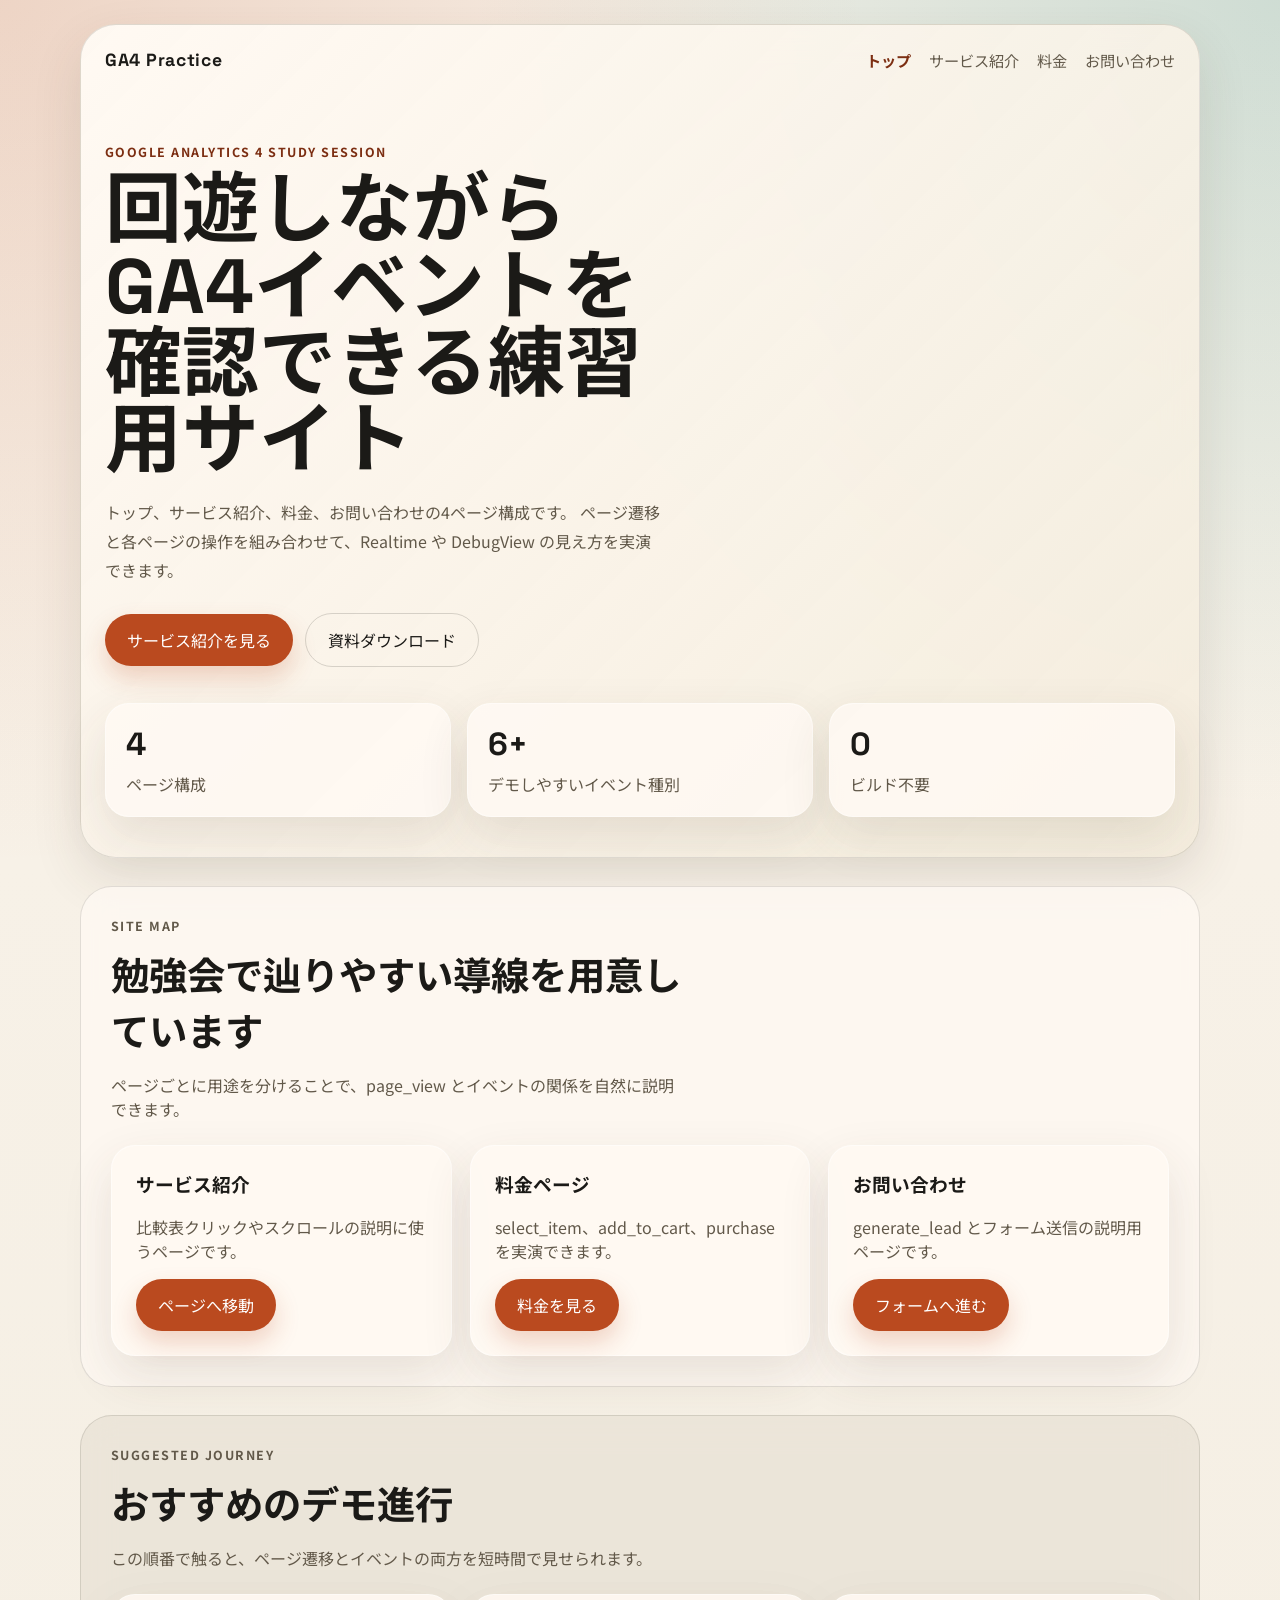
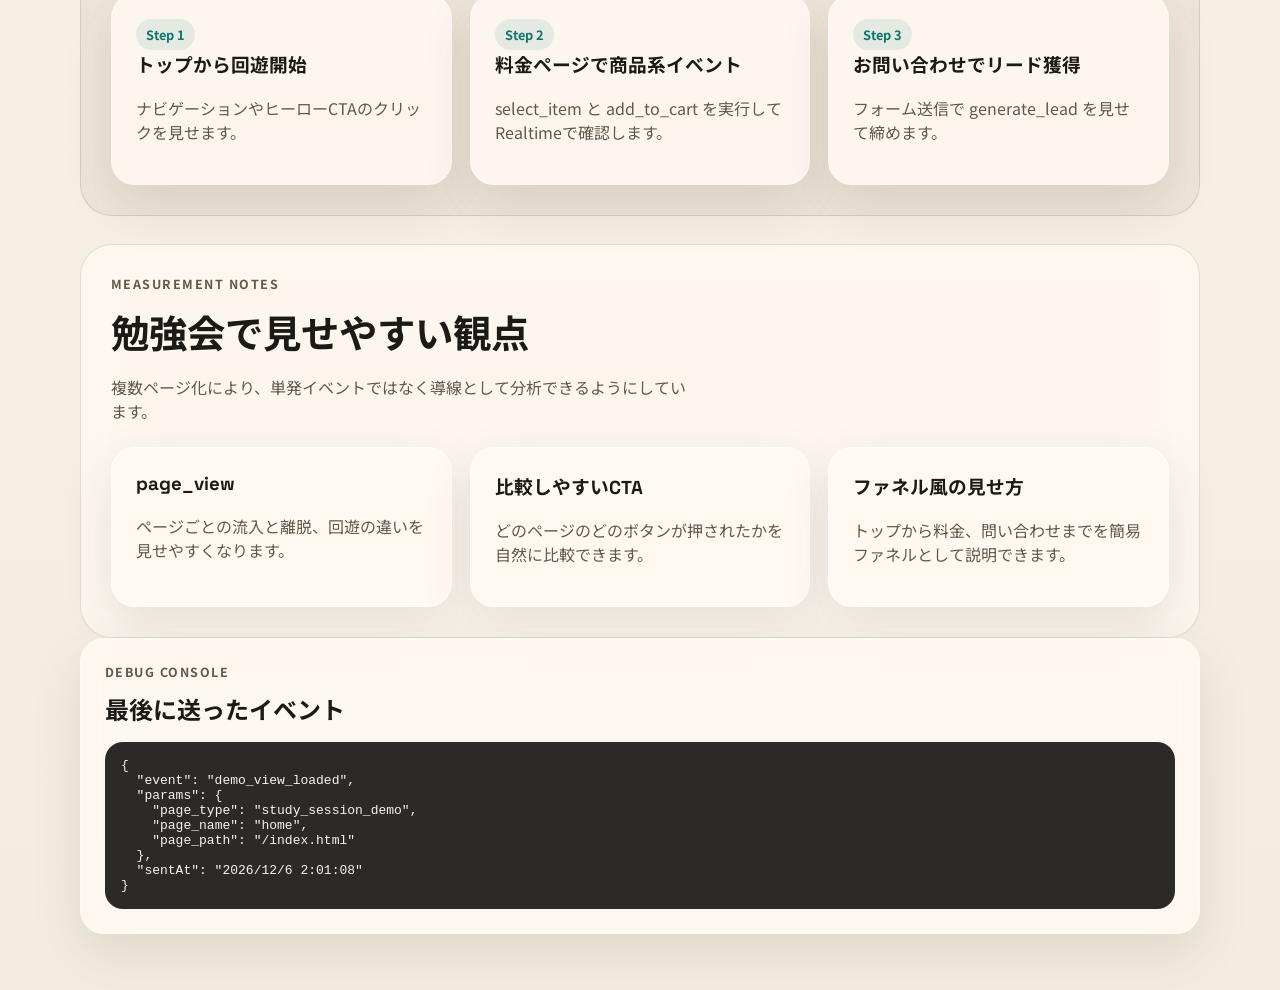
==== index.html @ 31f7af92 "no message" ====
<!DOCTYPE html>
<html lang="ja">
<head>
  <meta charset="UTF-8">
  <meta name="viewport" content="width=device-width, initial-scale=1.0">
  <title>GA4 Practice Demo</title>
  <meta name="description" content="GA4勉強会向けのデモサイトです。クリック、フォーム、商品選択、疑似購入のイベント確認に使えます。">
  <link rel="preconnect" href="https://fonts.googleapis.com">
  <link rel="preconnect" href="https://fonts.gstatic.com" crossorigin>
  <link href="https://fonts.googleapis.com/css2?family=Noto+Sans+JP:wght@400;500;700;800&family=Space+Grotesk:wght@500;700&display=swap" rel="stylesheet">
  <link rel="stylesheet" href="assets/style.css">
</head>
<body data-page-name="home">
  <div class="page-shell">
    <header class="hero">
      <nav class="topbar" aria-label="グローバルナビゲーション">
        <a class="brand" href="index.html">GA4 Practice</a>
        <div class="topbar-links">
          <a href="index.html" aria-current="page">トップ</a>
          <a href="about.html">サービス紹介</a>
          <a href="pricing.html">料金</a>
          <a href="contact.html">お問い合わせ</a>
        </div>
      </nav>

      <section class="hero-copy">
        <p class="eyebrow">Google Analytics 4 Study Session</p>
        <h1>回遊しながらGA4イベントを確認できる練習用サイト</h1>
        <p class="hero-text">
          トップ、サービス紹介、料金、お問い合わせの4ページ構成です。
          ページ遷移と各ページの操作を組み合わせて、Realtime や DebugView の見え方を実演できます。
        </p>
        <div class="hero-actions">
          <a class="primary-button" href="about.html" data-track-click="hero_cta" data-track-label="start_journey">サービス紹介を見る</a>
          <button class="secondary-button" type="button" id="download-material">資料ダウンロード</button>
        </div>
        <dl class="hero-stats" aria-label="このサイトで試せるイベント数">
          <div>
            <dt>4</dt>
            <dd>ページ構成</dd>
          </div>
          <div>
            <dt>6+</dt>
            <dd>デモしやすいイベント種別</dd>
          </div>
          <div>
            <dt>0</dt>
            <dd>ビルド不要</dd>
          </div>
        </dl>
      </section>
    </header>

    <main>
      <section class="section">
        <div class="section-heading">
          <p class="eyebrow">Site Map</p>
          <h2>勉強会で辿りやすい導線を用意しています</h2>
          <p>ページごとに用途を分けることで、page_view とイベントの関係を自然に説明できます。</p>
        </div>
        <div class="scenario-grid">
          <article class="panel">
            <h3>サービス紹介</h3>
            <p>比較表クリックやスクロールの説明に使うページです。</p>
            <a class="solid-button" href="about.html" data-track-click="navigate_section" data-track-label="about_page">ページへ移動</a>
          </article>
          <article class="panel">
            <h3>料金ページ</h3>
            <p>select_item、add_to_cart、purchase を実演できます。</p>
            <a class="solid-button" href="pricing.html" data-track-click="navigate_section" data-track-label="pricing_page">料金を見る</a>
          </article>
          <article class="panel">
            <h3>お問い合わせ</h3>
            <p>generate_lead とフォーム送信の説明用ページです。</p>
            <a class="solid-button" href="contact.html" data-track-click="navigate_section" data-track-label="contact_page">フォームへ進む</a>
          </article>
        </div>
      </section>

      <section class="section section-alt">
        <div class="section-heading">
          <p class="eyebrow">Suggested Journey</p>
          <h2>おすすめのデモ進行</h2>
          <p>この順番で触ると、ページ遷移とイベントの両方を短時間で見せられます。</p>
        </div>
        <div class="reading-columns">
          <article class="panel">
            <span class="badge">Step 1</span>
            <h3>トップから回遊開始</h3>
            <p>ナビゲーションやヒーローCTAのクリックを見せます。</p>
          </article>
          <article class="panel">
            <span class="badge">Step 2</span>
            <h3>料金ページで商品系イベント</h3>
            <p>select_item と add_to_cart を実行してRealtimeで確認します。</p>
          </article>
          <article class="panel">
            <span class="badge">Step 3</span>
            <h3>お問い合わせでリード獲得</h3>
            <p>フォーム送信で generate_lead を見せて締めます。</p>
          </article>
        </div>
      </section>

      <section class="section">
        <div class="section-heading">
          <p class="eyebrow">Measurement Notes</p>
          <h2>勉強会で見せやすい観点</h2>
          <p>複数ページ化により、単発イベントではなく導線として分析できるようにしています。</p>
        </div>
        <div class="reading-columns">
          <article class="panel">
            <h3>page_view</h3>
            <p>ページごとの流入と離脱、回遊の違いを見せやすくなります。</p>
          </article>
          <article class="panel">
            <h3>比較しやすいCTA</h3>
            <p>どのページのどのボタンが押されたかを自然に比較できます。</p>
          </article>
          <article class="panel">
            <h3>ファネル風の見せ方</h3>
            <p>トップから料金、問い合わせまでを簡易ファネルとして説明できます。</p>
          </article>
        </div>
      </section>
    </main>

    <aside class="event-console panel" aria-live="polite">
      <div>
        <p class="eyebrow">Debug Console</p>
        <h2>最後に送ったイベント</h2>
      </div>
      <pre id="event-log">まだイベントは送信されていません。</pre>
    </aside>
  </div>

  <script src="assets/app.js"></script>
</body>
</html>
---- assets/style.css ----
:root {
  --bg: #f4efe7;
  --bg-accent: #e3dccf;
  --surface: rgba(255, 250, 244, 0.84);
  --surface-strong: #fffaf2;
  --text: #1b1a17;
  --muted: #62594a;
  --line: rgba(27, 26, 23, 0.12);
  --brand: #ba4a1f;
  --brand-dark: #7c2e12;
  --accent: #0f766e;
  --shadow: 0 20px 50px rgba(76, 58, 39, 0.12);
  --radius: 24px;
}

* {
  box-sizing: border-box;
}

html {
  scroll-behavior: smooth;
}

body {
  margin: 0;
  font-family: "Noto Sans JP", sans-serif;
  color: var(--text);
  background:
    radial-gradient(circle at top left, rgba(186, 74, 31, 0.18), transparent 30%),
    radial-gradient(circle at top right, rgba(15, 118, 110, 0.18), transparent 28%),
    linear-gradient(180deg, #f9f3ea 0%, #f3ede1 100%);
}

a {
  color: inherit;
  text-decoration: none;
}

button,
input,
select {
  font: inherit;
}

button {
  cursor: pointer;
  border: 0;
}

.page-shell {
  width: min(1120px, calc(100% - 32px));
  margin: 0 auto;
  padding: 24px 0 56px;
}

.hero,
.section,
.event-console {
  backdrop-filter: blur(16px);
}

.hero {
  background: linear-gradient(135deg, rgba(255, 250, 244, 0.96), rgba(244, 236, 220, 0.86));
  border: 1px solid var(--line);
  border-radius: 36px;
  box-shadow: var(--shadow);
  padding: 24px;
}

.topbar {
  display: flex;
  align-items: center;
  justify-content: space-between;
  gap: 16px;
}

.brand,
h1,
h2,
h3,
.hero-stats dt {
  font-family: "Space Grotesk", "Noto Sans JP", sans-serif;
}

.brand {
  font-size: 1.1rem;
  font-weight: 700;
  letter-spacing: 0.04em;
}

.topbar-links {
  display: flex;
  gap: 18px;
  color: var(--muted);
  font-size: 0.95rem;
  flex-wrap: wrap;
}

.topbar-links a[aria-current="page"] {
  color: var(--brand-dark);
  font-weight: 700;
}

.hero-copy {
  padding: 72px 0 16px;
}

.eyebrow {
  margin: 0 0 10px;
  color: var(--brand-dark);
  text-transform: uppercase;
  letter-spacing: 0.12em;
  font-size: 0.78rem;
  font-weight: 700;
}

h1 {
  margin: 0;
  max-width: 12ch;
  font-size: clamp(2.6rem, 6vw, 5.2rem);
  line-height: 1;
}

.hero-text,
.section-heading p,
.panel p,
.form-note,
.reading-columns p,
#event-log,
.topbar-links {
  color: var(--muted);
}

.hero-text {
  max-width: 62ch;
  margin: 20px 0 0;
  line-height: 1.8;
}

.hero-actions,
.product-actions,
.cart-panel {
  display: flex;
  gap: 12px;
  align-items: center;
}

.hero-actions {
  margin-top: 28px;
  flex-wrap: wrap;
}

.primary-button,
.secondary-button,
.ghost-button,
.solid-button {
  display: inline-flex;
  align-items: center;
  justify-content: center;
  text-decoration: none;
}

.primary-button,
.secondary-button,
.ghost-button,
.solid-button,
.panel button {
  border-radius: 999px;
  padding: 14px 22px;
  transition: transform 180ms ease, box-shadow 180ms ease, background-color 180ms ease;
}

.primary-button,
.solid-button,
.panel button {
  background: var(--brand);
  color: #fff;
  box-shadow: 0 12px 24px rgba(186, 74, 31, 0.22);
}

.secondary-button,
.ghost-button {
  background: transparent;
  color: var(--text);
  border: 1px solid rgba(27, 26, 23, 0.16);
}

button:hover,
button:focus-visible {
  transform: translateY(-2px);
}

.hero-stats {
  display: grid;
  grid-template-columns: repeat(3, minmax(0, 1fr));
  gap: 16px;
  margin: 36px 0 0;
}

.hero-stats div,
.panel,
.product-card,
.event-console {
  background: var(--surface);
  border: 1px solid rgba(255, 255, 255, 0.45);
  border-radius: var(--radius);
  box-shadow: var(--shadow);
}

.hero-stats div {
  padding: 20px;
}

.hero-stats dt {
  font-size: 2rem;
  font-weight: 700;
}

.hero-stats dd {
  margin: 8px 0 0;
  color: var(--muted);
}

.section {
  margin-top: 28px;
  padding: 30px;
  background: rgba(255, 250, 244, 0.72);
  border-radius: 32px;
  border: 1px solid var(--line);
}

.section-alt {
  background: rgba(227, 220, 207, 0.54);
}

.section-heading {
  max-width: 64ch;
  margin-bottom: 24px;
}

.section-heading h2 {
  margin: 0;
  font-size: clamp(1.8rem, 3vw, 2.8rem);
}

.scenario-grid,
.product-grid,
.reading-columns {
  display: grid;
  gap: 18px;
}

.scenario-grid,
.product-grid {
  grid-template-columns: repeat(3, minmax(0, 1fr));
}

.panel,
.product-card,
.lead-form {
  padding: 24px;
}

.panel h3,
.product-card h3 {
  margin-top: 0;
}

.badge,
.cart-label {
  display: inline-flex;
  align-items: center;
  border-radius: 999px;
  padding: 6px 10px;
  background: rgba(15, 118, 110, 0.1);
  color: var(--accent);
  font-size: 0.8rem;
  font-weight: 700;
}

.product-card strong {
  display: block;
  margin: 16px 0;
  font-size: 1.5rem;
}

.cart-panel {
  justify-content: space-between;
  margin-top: 20px;
  padding: 24px;
}

.lead-form {
  display: grid;
  gap: 16px;
}

.lead-form label {
  display: grid;
  gap: 8px;
  font-weight: 500;
}

.lead-form input,
.lead-form select {
  width: 100%;
  padding: 14px 16px;
  border-radius: 16px;
  border: 1px solid rgba(27, 26, 23, 0.12);
  background: var(--surface-strong);
}

.reading-columns {
  grid-template-columns: repeat(3, minmax(0, 1fr));
}

.reading-section {
  margin-bottom: 28px;
}

.event-console {
  padding: 24px;
}

.event-console h2 {
  margin: 0;
}

#event-log {
  margin: 16px 0 0;
  padding: 16px;
  min-height: 140px;
  background: rgba(27, 26, 23, 0.92);
  color: #f9f3ea;
  border-radius: 18px;
  overflow: auto;
  white-space: pre-wrap;
}

@media (max-width: 900px) {
  .scenario-grid,
  .product-grid,
  .reading-columns,
  .hero-stats {
    grid-template-columns: 1fr;
  }

  .topbar,
  .cart-panel {
    flex-direction: column;
    align-items: flex-start;
  }

  .hero-copy {
    padding-top: 56px;
  }
}

@media (max-width: 640px) {
  .page-shell {
    width: min(100% - 20px, 1120px);
  }

  .hero,
  .section,
  .event-console {
    padding: 20px;
    border-radius: 24px;
  }

  .topbar-links {
    flex-wrap: wrap;
    gap: 10px;
  }

  h1 {
    max-width: none;
  }
}
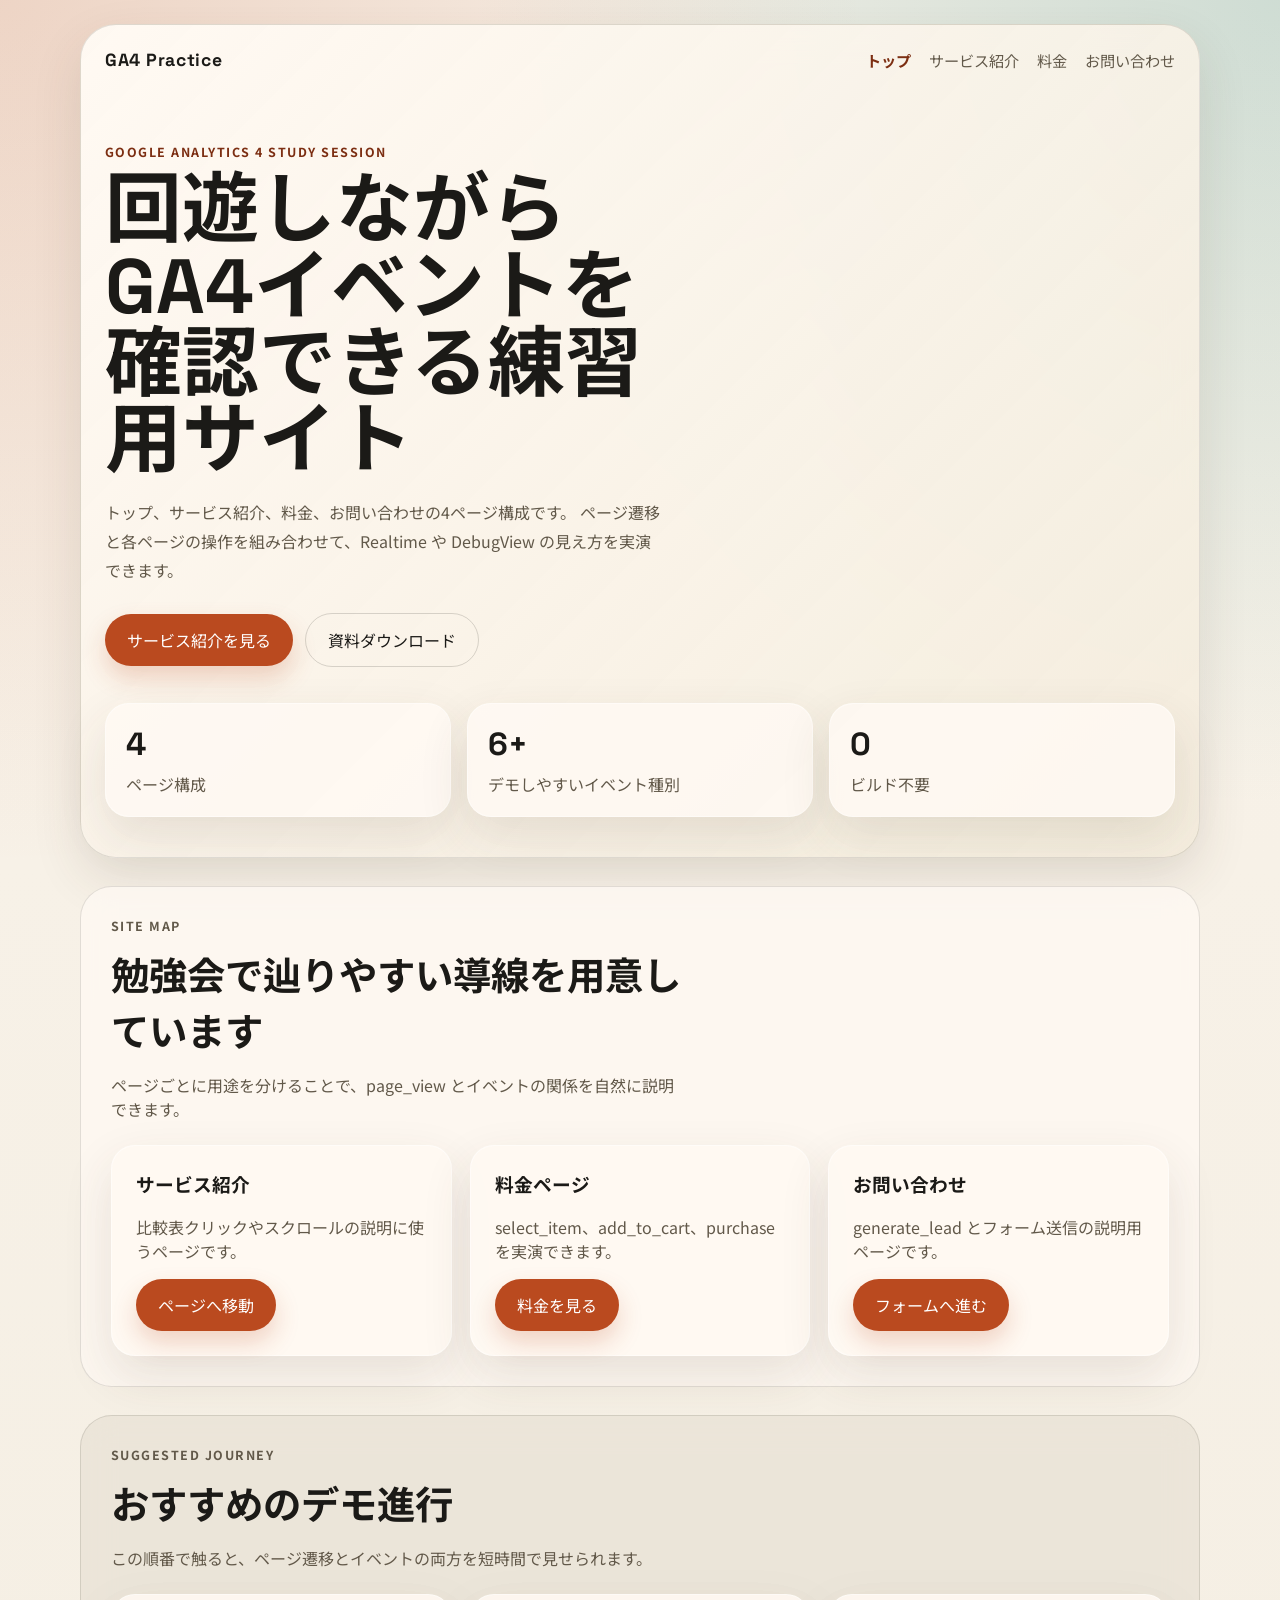
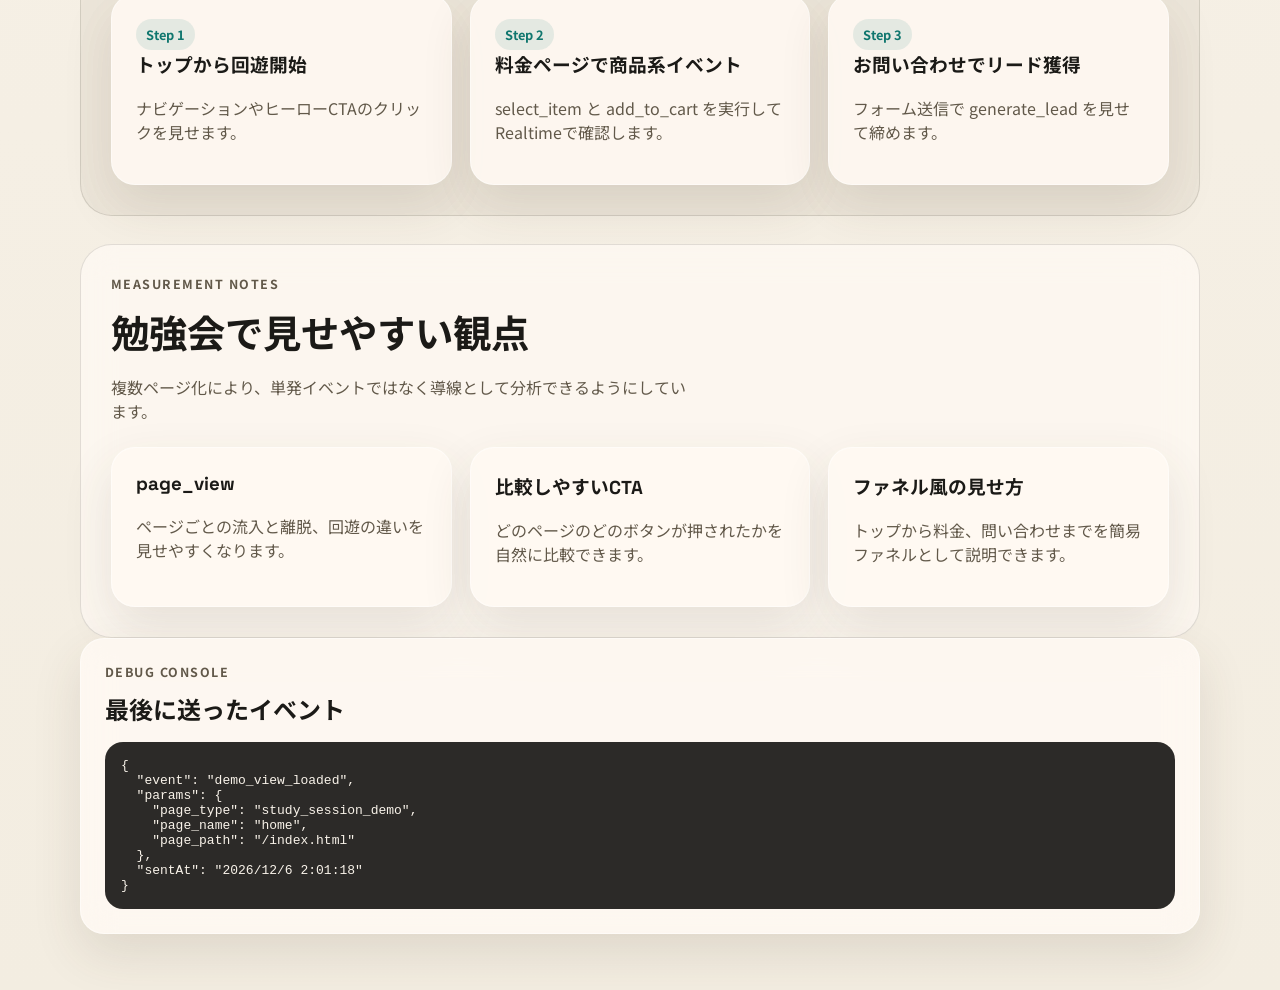
==== commit 735ed4d4: "Update index.html" ====
--- a/index.html
+++ b/index.html
@@ -9,6 +9,15 @@
   <link rel="preconnect" href="https://fonts.gstatic.com" crossorigin>
   <link href="https://fonts.googleapis.com/css2?family=Noto+Sans+JP:wght@400;500;700;800&family=Space+Grotesk:wght@500;700&display=swap" rel="stylesheet">
   <link rel="stylesheet" href="assets/style.css">
+  <!-- Google tag (gtag.js) -->
+<script async src="https://www.googletagmanager.com/gtag/js?id=G-Q0W607H1F9"></script>
+<script>
+  window.dataLayer = window.dataLayer || [];
+  function gtag(){dataLayer.push(arguments);}
+  gtag('js', new Date());
+
+  gtag('config', 'G-Q0W607H1F9');
+</script>
 </head>
 <body data-page-name="home">
   <div class="page-shell">
@@ -136,4 +145,4 @@
 
   <script src="assets/app.js"></script>
 </body>
-</html>+</html>
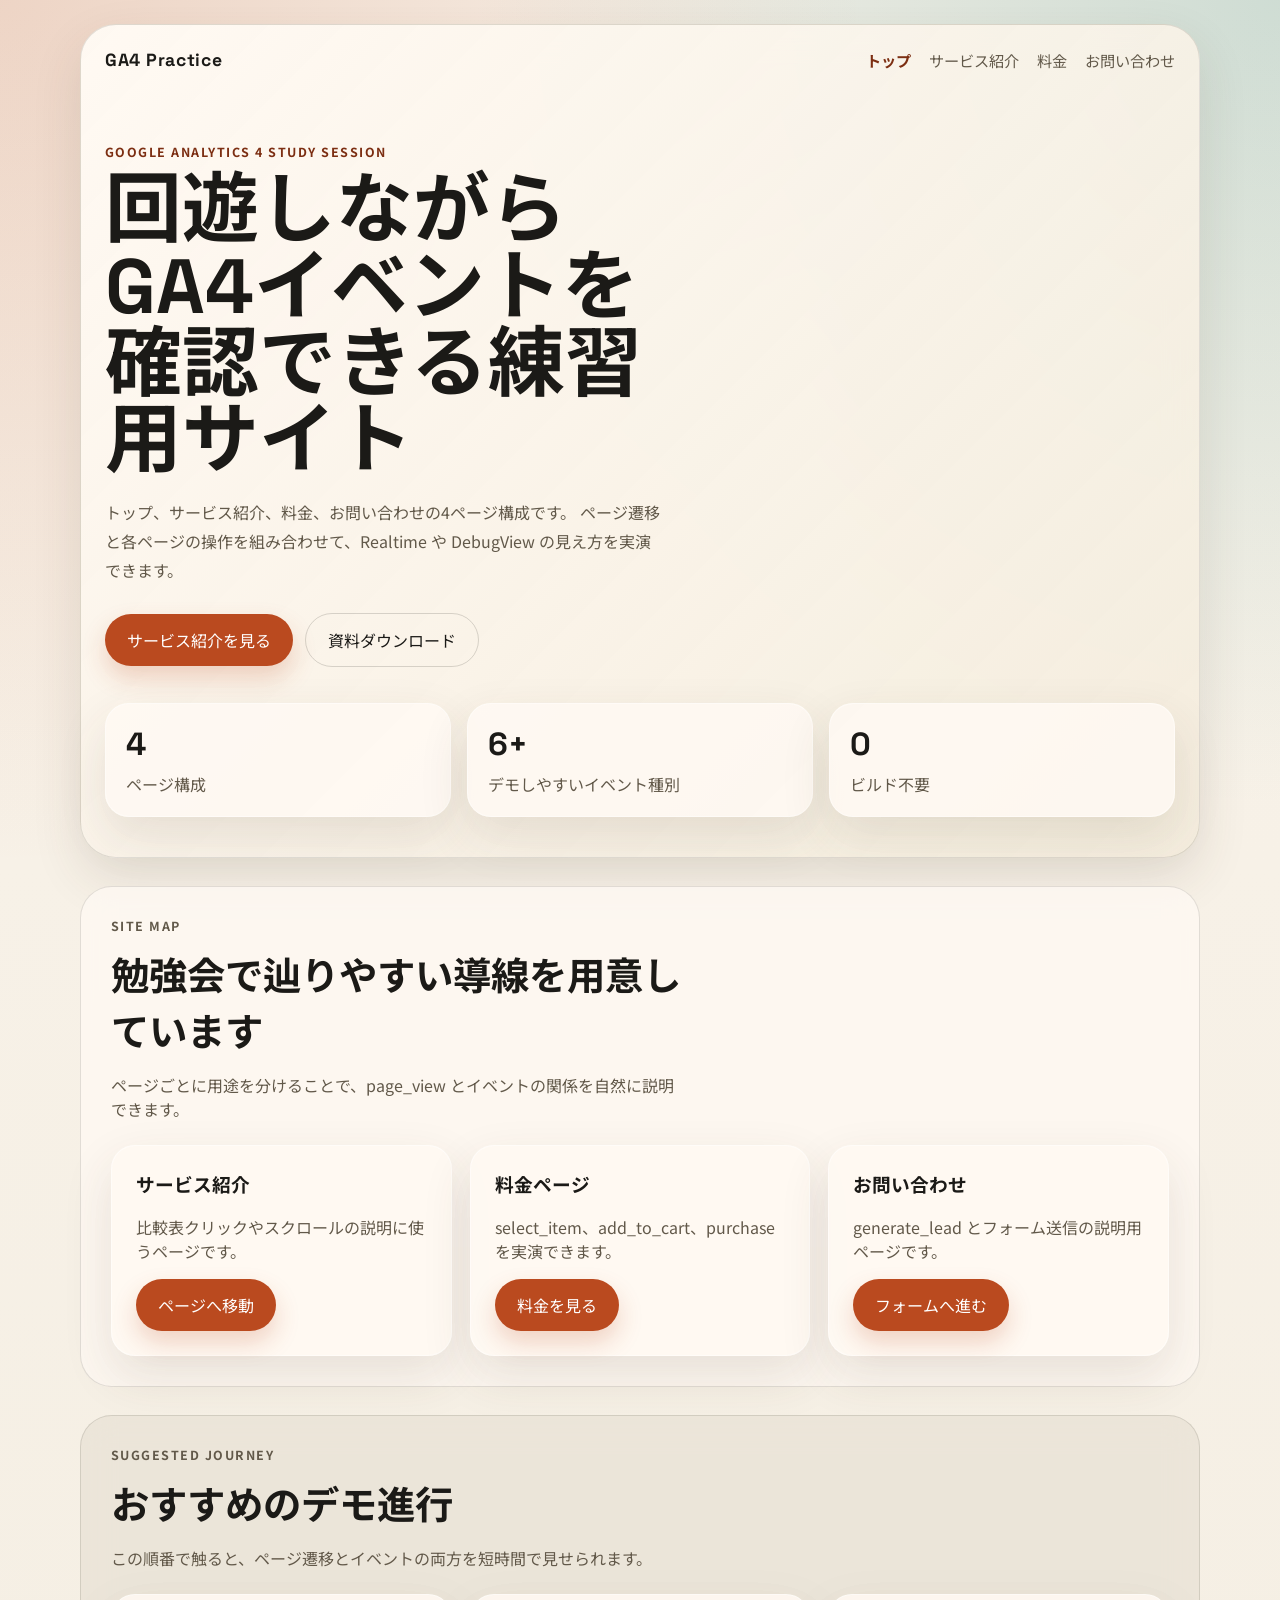
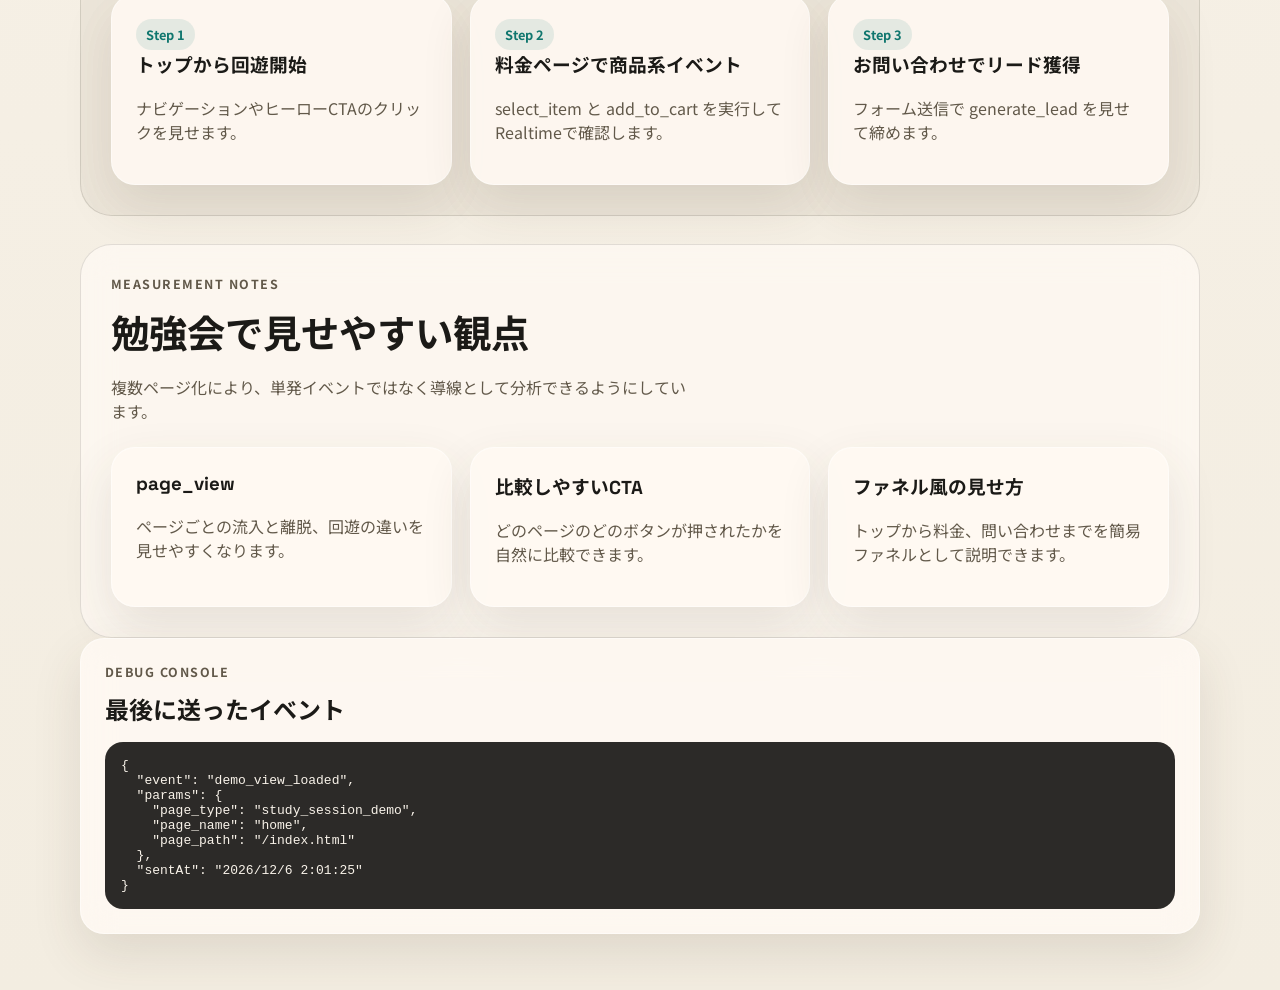
==== commit 5b080c40: "Update index.html" ====
--- a/index.html
+++ b/index.html
@@ -10,14 +10,14 @@
   <link href="https://fonts.googleapis.com/css2?family=Noto+Sans+JP:wght@400;500;700;800&family=Space+Grotesk:wght@500;700&display=swap" rel="stylesheet">
   <link rel="stylesheet" href="assets/style.css">
   <!-- Google tag (gtag.js) -->
-<script async src="https://www.googletagmanager.com/gtag/js?id=G-Q0W607H1F9"></script>
-<script>
-  window.dataLayer = window.dataLayer || [];
-  function gtag(){dataLayer.push(arguments);}
-  gtag('js', new Date());
-
-  gtag('config', 'G-Q0W607H1F9');
-</script>
+  <script async src="https://www.googletagmanager.com/gtag/js?id=G-Q0W607H1F9"></script>
+  <script>
+    window.dataLayer = window.dataLayer || [];
+    function gtag(){dataLayer.push(arguments);}
+    gtag('js', new Date());
+  
+    gtag('config', 'G-Q0W607H1F9');
+  </script>
 </head>
 <body data-page-name="home">
   <div class="page-shell">
